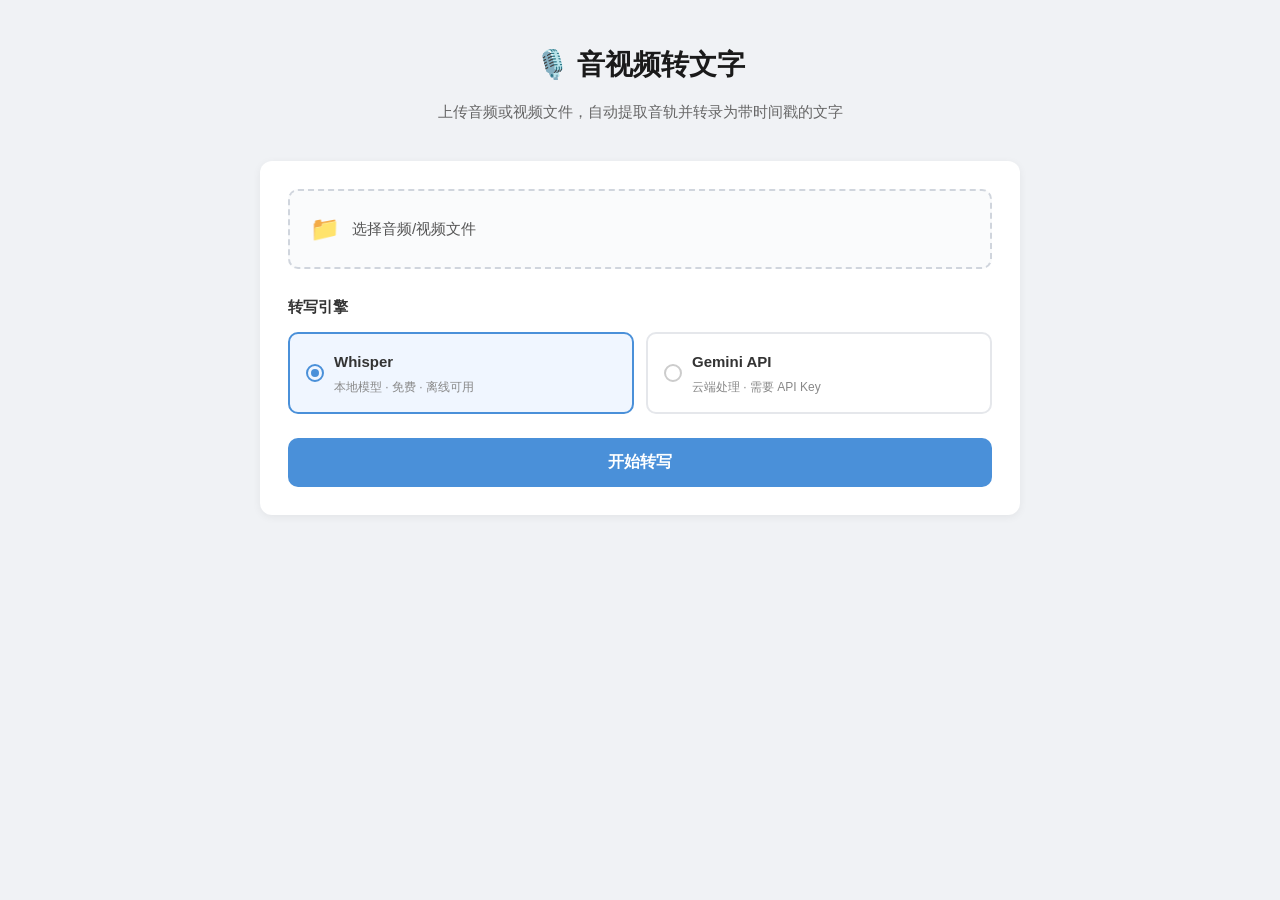
==== templates/index.html @ d17354b8 "Add audio/video transcription service with Gemini chunking. Support long-form transcription via chun" ====
<!DOCTYPE html>
<html lang="zh-CN">
<head>
    <meta charset="UTF-8">
    <meta name="viewport" content="width=device-width, initial-scale=1.0">
    <title>音视频转文字</title>
    <link rel="stylesheet" href="/static/style.css">
</head>
<body>
    <div class="container">
        <header>
            <h1>🎙️ 音视频转文字</h1>
            <p class="subtitle">上传音频或视频文件，自动提取音轨并转录为带时间戳的文字</p>
        </header>

        <form id="upload-form" enctype="multipart/form-data">
            <div class="form-group">
                <label for="audio-file" class="file-label">
                    <span class="file-icon">📁</span>
                    <span id="file-label-text">选择音频/视频文件</span>
                    <span id="file-info" class="file-info"></span>
                </label>
                <input type="file" id="audio-file" name="audio"
                       accept=".mp3,.wav,.flac,.m4a,.ogg,.webm,.mp4,.mov,.mkv,.avi,.m4v" required>
            </div>

            <div class="form-group">
                <label class="group-label">转写引擎</label>
                <div class="radio-group">
                    <label class="radio-option">
                        <input type="radio" name="engine" value="whisper" checked>
                        <span class="radio-custom"></span>
                        <span class="radio-label">
                            <strong>Whisper</strong>
                            <small>本地模型 · 免费 · 离线可用</small>
                        </span>
                    </label>
                    <label class="radio-option">
                        <input type="radio" name="engine" value="gemini">
                        <span class="radio-custom"></span>
                        <span class="radio-label">
                            <strong>Gemini API</strong>
                            <small>云端处理 · 需要 API Key</small>
                        </span>
                    </label>
                </div>
            </div>

            <button type="submit" id="submit-btn" class="btn-primary">
                开始转写
            </button>
        </form>

        <div id="progress-section" class="hidden">
            <div class="progress-bar">
                <div id="progress-fill" class="progress-fill"></div>
            </div>
            <p id="progress-text" class="progress-text">准备中...</p>
        </div>

        <div id="results-section" class="hidden">
            <div class="results-header">
                <h2>转写结果</h2>
                <div class="results-actions">
                    <button id="copy-btn" class="btn-secondary" title="复制文本">
                        📋 复制
                    </button>
                    <button id="download-btn" class="btn-secondary" title="下载为TXT">
                        💾 下载
                    </button>
                </div>
            </div>
            <div id="segments-container" class="segments-container"></div>
        </div>

        <div id="error-section" class="hidden">
            <div class="error-box">
                <span class="error-icon">⚠️</span>
                <span id="error-text"></span>
            </div>
        </div>
    </div>

    <script src="/static/app.js"></script>
</body>
</html>
---- static/style.css ----
/* === Reset & Base === */
*, *::before, *::after {
    box-sizing: border-box;
    margin: 0;
    padding: 0;
}

body {
    font-family: -apple-system, "PingFang SC", "Microsoft YaHei", "Helvetica Neue", sans-serif;
    font-size: 16px;
    line-height: 1.8;
    color: #1a1a1a;
    background: #f0f2f5;
    min-height: 100vh;
}

/* === Layout === */
.container {
    max-width: 800px;
    margin: 0 auto;
    padding: 40px 20px;
}

/* === Header === */
header {
    text-align: center;
    margin-bottom: 36px;
}

header h1 {
    font-size: 28px;
    font-weight: 700;
    color: #1a1a1a;
    margin-bottom: 8px;
}

.subtitle {
    font-size: 15px;
    color: #666;
}

/* === Form === */
form {
    background: #fff;
    border-radius: 12px;
    padding: 28px;
    box-shadow: 0 2px 8px rgba(0, 0, 0, 0.06);
    margin-bottom: 24px;
}

.form-group {
    margin-bottom: 24px;
}

.group-label {
    display: block;
    font-weight: 600;
    font-size: 15px;
    color: #333;
    margin-bottom: 12px;
}

/* File input */
input[type="file"] {
    display: none;
}

.file-label {
    display: flex;
    align-items: center;
    gap: 12px;
    padding: 16px 20px;
    border: 2px dashed #d0d5dd;
    border-radius: 10px;
    cursor: pointer;
    transition: all 0.2s ease;
    background: #fafbfc;
}

.file-label:hover {
    border-color: #4a90d9;
    background: #f0f6ff;
}

.file-label.has-file {
    border-color: #4caf50;
    border-style: solid;
    background: #f0faf0;
}

.file-icon {
    font-size: 24px;
}

#file-label-text {
    font-size: 15px;
    color: #555;
}

.file-info {
    font-size: 13px;
    color: #888;
    margin-left: auto;
}

/* Radio buttons */
.radio-group {
    display: flex;
    gap: 12px;
}

.radio-option {
    flex: 1;
    display: flex;
    align-items: center;
    gap: 10px;
    padding: 14px 16px;
    border: 2px solid #e5e7eb;
    border-radius: 10px;
    cursor: pointer;
    transition: all 0.2s ease;
}

.radio-option:hover {
    border-color: #4a90d9;
}

.radio-option:has(input:checked) {
    border-color: #4a90d9;
    background: #f0f6ff;
}

.radio-option input[type="radio"] {
    display: none;
}

.radio-custom {
    width: 18px;
    height: 18px;
    border: 2px solid #ccc;
    border-radius: 50%;
    flex-shrink: 0;
    position: relative;
    transition: all 0.2s ease;
}

.radio-option:has(input:checked) .radio-custom {
    border-color: #4a90d9;
}

.radio-option:has(input:checked) .radio-custom::after {
    content: '';
    position: absolute;
    top: 3px;
    left: 3px;
    width: 8px;
    height: 8px;
    background: #4a90d9;
    border-radius: 50%;
}

.radio-label {
    display: flex;
    flex-direction: column;
    gap: 2px;
}

.radio-label strong {
    font-size: 15px;
    color: #333;
}

.radio-label small {
    font-size: 12px;
    color: #888;
}

/* Buttons */
.btn-primary {
    display: block;
    width: 100%;
    padding: 14px;
    background: #4a90d9;
    color: #fff;
    border: none;
    border-radius: 10px;
    font-size: 16px;
    font-weight: 600;
    cursor: pointer;
    transition: all 0.2s ease;
}

.btn-primary:hover {
    background: #3a7bc8;
}

.btn-primary:disabled {
    background: #b0c4de;
    cursor: not-allowed;
}

.btn-secondary {
    padding: 8px 16px;
    background: #f5f5f5;
    color: #555;
    border: 1px solid #ddd;
    border-radius: 8px;
    font-size: 14px;
    cursor: pointer;
    transition: all 0.2s ease;
}

.btn-secondary:hover {
    background: #eee;
}

/* === Progress === */
#progress-section {
    background: #fff;
    border-radius: 12px;
    padding: 24px 28px;
    box-shadow: 0 2px 8px rgba(0, 0, 0, 0.06);
    margin-bottom: 24px;
}

.progress-bar {
    width: 100%;
    height: 20px;
    background: #e8eaed;
    border-radius: 10px;
    overflow: hidden;
}

.progress-fill {
    height: 100%;
    width: 0%;
    background: linear-gradient(90deg, #4a90d9, #67b26f);
    border-radius: 10px;
    transition: width 0.4s ease;
}

.progress-text {
    margin-top: 10px;
    font-size: 14px;
    color: #666;
    text-align: center;
}

/* === Results === */
#results-section {
    background: #fff;
    border-radius: 12px;
    padding: 24px 28px;
    box-shadow: 0 2px 8px rgba(0, 0, 0, 0.06);
    margin-bottom: 24px;
}

.results-header {
    display: flex;
    align-items: center;
    justify-content: space-between;
    margin-bottom: 20px;
    padding-bottom: 16px;
    border-bottom: 1px solid #eee;
}

.results-header h2 {
    font-size: 18px;
    font-weight: 600;
    color: #333;
}

.results-actions {
    display: flex;
    gap: 8px;
}

.segments-container {
    max-height: 500px;
    overflow-y: auto;
}

.segment {
    display: flex;
    gap: 14px;
    align-items: flex-start;
    padding: 10px 0;
    border-bottom: 1px solid #f3f3f3;
    animation: fadeIn 0.3s ease;
}

.segment:last-child {
    border-bottom: none;
}

.timestamp {
    font-family: "SF Mono", "Menlo", "Consolas", monospace;
    font-size: 13px;
    color: #4a90d9;
    background: #f0f6ff;
    padding: 3px 10px;
    border-radius: 6px;
    white-space: nowrap;
    flex-shrink: 0;
    font-weight: 500;
}

.segment-text {
    flex: 1;
    font-size: 16px;
    line-height: 1.8;
    color: #333;
}

/* === Error === */
.error-box {
    display: flex;
    align-items: center;
    gap: 10px;
    background: #fff5f5;
    border: 1px solid #ffcdd2;
    border-radius: 10px;
    padding: 16px 20px;
    color: #c62828;
    font-size: 15px;
}

.error-icon {
    font-size: 20px;
}

/* === Utilities === */
.hidden {
    display: none !important;
}

/* === Animations === */
@keyframes fadeIn {
    from { opacity: 0; transform: translateY(4px); }
    to   { opacity: 1; transform: translateY(0); }
}

/* === Toast (copy feedback) === */
.toast {
    position: fixed;
    bottom: 24px;
    left: 50%;
    transform: translateX(-50%);
    background: #333;
    color: #fff;
    padding: 10px 24px;
    border-radius: 8px;
    font-size: 14px;
    z-index: 1000;
    animation: toastIn 0.3s ease, toastOut 0.3s ease 1.5s forwards;
}

@keyframes toastIn {
    from { opacity: 0; transform: translateX(-50%) translateY(10px); }
    to   { opacity: 1; transform: translateX(-50%) translateY(0); }
}

@keyframes toastOut {
    from { opacity: 1; }
    to   { opacity: 0; }
}

/* === Responsive === */
@media (max-width: 600px) {
    .container { padding: 20px 12px; }
    header h1 { font-size: 22px; }
    form { padding: 20px; }

    .radio-group {
        flex-direction: column;
    }

    .results-header {
        flex-direction: column;
        align-items: flex-start;
        gap: 12px;
    }
}
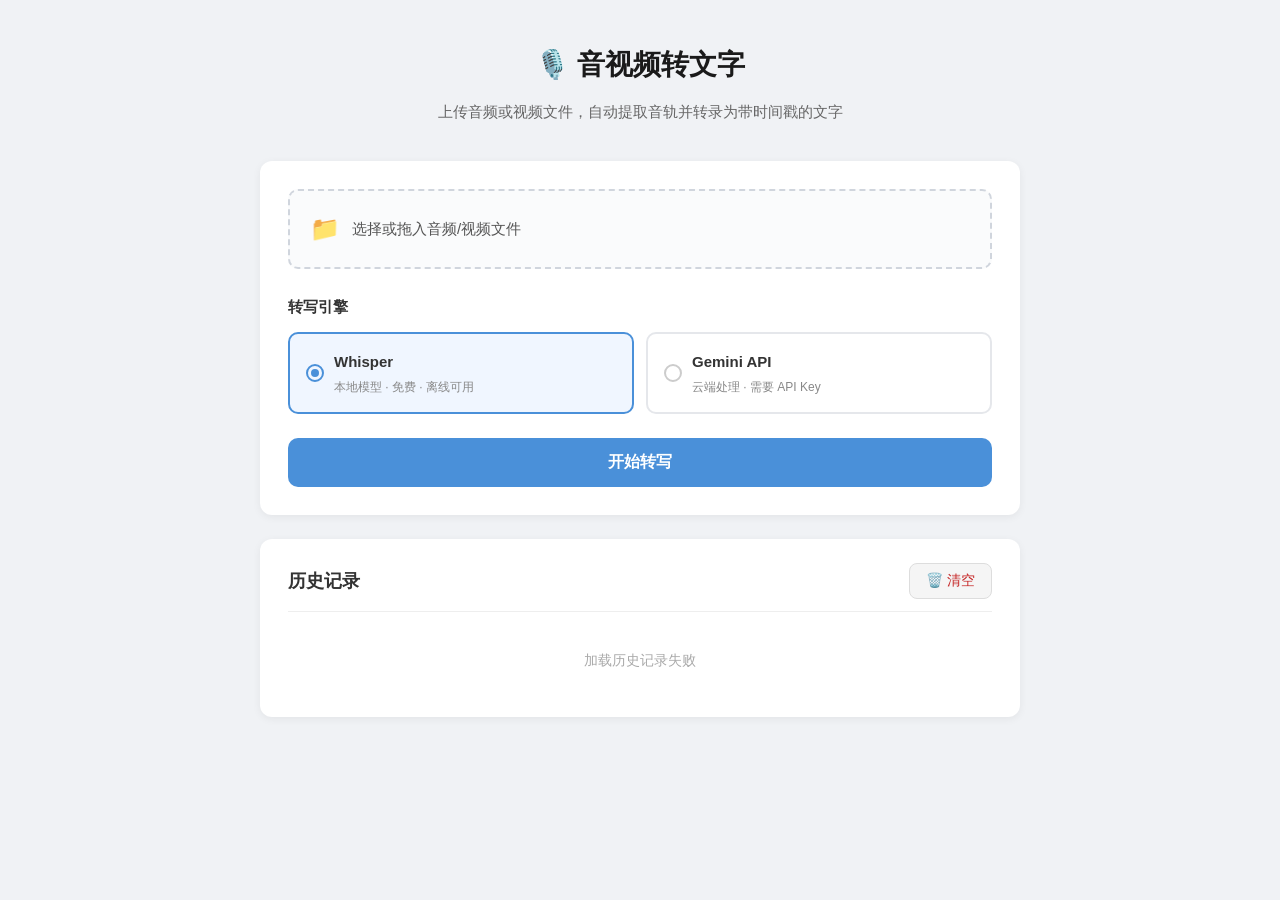
==== commit 4553ae25: "Add persistent history with audio playback, drag-drop, SRT export - Server-side results storage (aud" ====
--- a/templates/index.html
+++ b/templates/index.html
@@ -8,77 +8,157 @@
 </head>
 <body>
     <div class="container">
-        <header>
-            <h1>🎙️ 音视频转文字</h1>
-            <p class="subtitle">上传音频或视频文件，自动提取音轨并转录为带时间戳的文字</p>
-        </header>
 
-        <form id="upload-form" enctype="multipart/form-data">
-            <div class="form-group">
-                <label for="audio-file" class="file-label">
-                    <span class="file-icon">📁</span>
-                    <span id="file-label-text">选择音频/视频文件</span>
-                    <span id="file-info" class="file-info"></span>
-                </label>
-                <input type="file" id="audio-file" name="audio"
-                       accept=".mp3,.wav,.flac,.m4a,.ogg,.webm,.mp4,.mov,.mkv,.avi,.m4v" required>
+        <!-- ===== Main View ===== -->
+        <div id="main-view">
+            <header>
+                <h1>🎙️ 音视频转文字</h1>
+                <p class="subtitle">上传音频或视频文件，自动提取音轨并转录为带时间戳的文字</p>
+            </header>
+
+            <form id="upload-form" enctype="multipart/form-data">
+                <div class="form-group">
+                    <div id="drop-zone" class="drop-zone">
+                        <label for="audio-file" class="file-label">
+                            <span class="file-icon">📁</span>
+                            <span id="file-label-text">选择或拖入音频/视频文件</span>
+                            <span id="file-info" class="file-info"></span>
+                        </label>
+                    </div>
+                    <input type="file" id="audio-file" name="audio"
+                           accept=".mp3,.wav,.flac,.m4a,.ogg,.webm,.mp4,.mov,.mkv,.avi,.m4v" required>
+                </div>
+
+                <div class="form-group">
+                    <label class="group-label">转写引擎</label>
+                    <div class="radio-group">
+                        <label class="radio-option">
+                            <input type="radio" name="engine" value="whisper" checked>
+                            <span class="radio-custom"></span>
+                            <span class="radio-label">
+                                <strong>Whisper</strong>
+                                <small>本地模型 · 免费 · 离线可用</small>
+                            </span>
+                        </label>
+                        <label class="radio-option">
+                            <input type="radio" name="engine" value="gemini">
+                            <span class="radio-custom"></span>
+                            <span class="radio-label">
+                                <strong>Gemini API</strong>
+                                <small>云端处理 · 需要 API Key</small>
+                            </span>
+                        </label>
+                    </div>
+                </div>
+
+                <button type="submit" id="submit-btn" class="btn-primary">
+                    开始转写
+                </button>
+            </form>
+
+            <div id="progress-section" class="hidden">
+                <div class="progress-bar">
+                    <div id="progress-fill" class="progress-fill"></div>
+                </div>
+                <p id="progress-text" class="progress-text">准备中...</p>
             </div>
 
-            <div class="form-group">
-                <label class="group-label">转写引擎</label>
-                <div class="radio-group">
-                    <label class="radio-option">
-                        <input type="radio" name="engine" value="whisper" checked>
-                        <span class="radio-custom"></span>
-                        <span class="radio-label">
-                            <strong>Whisper</strong>
-                            <small>本地模型 · 免费 · 离线可用</small>
-                        </span>
-                    </label>
-                    <label class="radio-option">
-                        <input type="radio" name="engine" value="gemini">
-                        <span class="radio-custom"></span>
-                        <span class="radio-label">
-                            <strong>Gemini API</strong>
-                            <small>云端处理 · 需要 API Key</small>
-                        </span>
-                    </label>
+            <div id="player-section" class="hidden">
+                <div class="player-card">
+                    <audio id="audio-player" controls></audio>
                 </div>
             </div>
 
-            <button type="submit" id="submit-btn" class="btn-primary">
-                开始转写
-            </button>
-        </form>
+            <div id="summary-section" class="hidden">
+                <div class="summary-card">
+                    <h2>内容总结</h2>
+                    <div id="summary-overview" class="summary-overview"></div>
+                    <div id="summary-sections" class="summary-sections"></div>
+                </div>
+            </div>
 
-        <div id="progress-section" class="hidden">
-            <div class="progress-bar">
-                <div id="progress-fill" class="progress-fill"></div>
+            <div id="results-section" class="hidden">
+                <div class="results-header">
+                    <h2>转写结果</h2>
+                    <div class="results-actions">
+                        <button id="copy-btn" class="btn-secondary" title="复制文本">
+                            📋 复制
+                        </button>
+                        <button id="download-btn" class="btn-secondary" title="下载为TXT">
+                            💾 TXT
+                        </button>
+                        <button id="srt-btn" class="btn-secondary" title="下载字幕文件">
+                            🎬 SRT
+                        </button>
+                    </div>
+                </div>
+                <div id="segments-container" class="segments-container"></div>
             </div>
-            <p id="progress-text" class="progress-text">准备中...</p>
+
+            <div id="error-section" class="hidden">
+                <div class="error-box">
+                    <span class="error-icon">⚠️</span>
+                    <span id="error-text"></span>
+                </div>
+            </div>
+
+            <div id="history-section">
+                <div class="history-card">
+                    <div class="history-header">
+                        <h2>历史记录</h2>
+                        <button id="clear-history-btn" class="btn-secondary btn-danger" title="清空历史">
+                            🗑️ 清空
+                        </button>
+                    </div>
+                    <div id="history-list" class="history-list">
+                        <p class="history-empty">暂无历史记录</p>
+                    </div>
+                </div>
+            </div>
         </div>
 
-        <div id="results-section" class="hidden">
-            <div class="results-header">
-                <h2>转写结果</h2>
-                <div class="results-actions">
-                    <button id="copy-btn" class="btn-secondary" title="复制文本">
-                        📋 复制
-                    </button>
-                    <button id="download-btn" class="btn-secondary" title="下载为TXT">
-                        💾 下载
-                    </button>
+        <!-- ===== History Detail View ===== -->
+        <div id="detail-view" class="hidden">
+            <div class="detail-top-bar">
+                <button id="detail-back-btn" class="btn-secondary">← 返回</button>
+                <span id="detail-title" class="detail-title"></span>
+            </div>
+
+            <div id="detail-meta" class="detail-meta"></div>
+
+            <div id="detail-player-section" class="hidden">
+                <div class="player-card">
+                    <audio id="detail-audio-player" controls></audio>
                 </div>
             </div>
-            <div id="segments-container" class="segments-container"></div>
+
+            <div id="detail-summary-section" class="hidden">
+                <div class="summary-card">
+                    <h2>内容总结</h2>
+                    <div id="detail-summary-overview" class="summary-overview"></div>
+                    <div id="detail-summary-sections" class="summary-sections"></div>
+                </div>
+            </div>
+
+            <div id="detail-results-section">
+                <div class="results-header">
+                    <h2>转写结果</h2>
+                    <div class="results-actions">
+                        <button id="detail-copy-btn" class="btn-secondary" title="复制文本">
+                            📋 复制
+                        </button>
+                        <button id="detail-download-btn" class="btn-secondary" title="下载为TXT">
+                            💾 TXT
+                        </button>
+                        <button id="detail-srt-btn" class="btn-secondary" title="下载字幕文件">
+                            🎬 SRT
+                        </button>
+                    </div>
+                </div>
+                <div id="detail-segments-container" class="segments-container"></div>
+            </div>
         </div>
 
-        <div id="error-section" class="hidden">
-            <div class="error-box">
-                <span class="error-icon">⚠️</span>
-                <span id="error-text"></span>
-            </div>
-        </div>
     </div>
 
     <script src="/static/app.js"></script>
--- a/static/style.css
+++ b/static/style.css
@@ -60,9 +60,20 @@
     margin-bottom: 12px;
 }
 
-/* File input */
+/* File input & Drag-drop */
 input[type="file"] {
     display: none;
+}
+
+.drop-zone {
+    border-radius: 10px;
+    transition: all 0.2s ease;
+}
+
+.drop-zone.drag-over .file-label {
+    border-color: #4a90d9;
+    background: #e8f0fe;
+    box-shadow: 0 0 0 3px rgba(74, 144, 217, 0.15);
 }
 
 .file-label {
@@ -214,6 +225,19 @@
     background: #eee;
 }
 
+.btn-small {
+    padding: 5px 12px;
+    font-size: 13px;
+}
+
+.btn-danger {
+    color: #c62828;
+}
+
+.btn-danger:hover {
+    background: #fff0f0;
+}
+
 /* === Progress === */
 #progress-section {
     background: #fff;
@@ -246,6 +270,95 @@
     text-align: center;
 }
 
+/* === Audio Player === */
+.player-card {
+    background: #fff;
+    border-radius: 12px;
+    padding: 16px 20px;
+    box-shadow: 0 2px 8px rgba(0, 0, 0, 0.06);
+    margin-bottom: 24px;
+}
+
+.player-card audio {
+    width: 100%;
+    border-radius: 8px;
+}
+
+/* === Summary === */
+#summary-section {
+    margin-bottom: 24px;
+}
+
+.summary-card {
+    background: #fff;
+    border-radius: 12px;
+    padding: 24px 28px;
+    box-shadow: 0 2px 8px rgba(0, 0, 0, 0.06);
+    border-left: 4px solid #4a90d9;
+}
+
+.summary-card h2 {
+    font-size: 18px;
+    font-weight: 600;
+    color: #333;
+    margin-bottom: 16px;
+    padding-bottom: 12px;
+    border-bottom: 1px solid #eee;
+}
+
+.summary-overview {
+    font-size: 15px;
+    line-height: 1.8;
+    color: #444;
+    margin-bottom: 20px;
+    padding: 14px 16px;
+    background: #f8f9ff;
+    border-radius: 8px;
+}
+
+.summary-sections {
+    display: flex;
+    flex-direction: column;
+    gap: 12px;
+}
+
+.summary-section-item {
+    padding: 14px 16px;
+    background: #fafbfc;
+    border-radius: 8px;
+    border: 1px solid #eef0f3;
+    animation: fadeIn 0.3s ease;
+}
+
+.summary-section-header {
+    display: flex;
+    align-items: center;
+    justify-content: space-between;
+    margin-bottom: 6px;
+}
+
+.summary-section-title {
+    font-size: 15px;
+    font-weight: 600;
+    color: #333;
+}
+
+.summary-section-time {
+    font-family: "SF Mono", "Menlo", "Consolas", monospace;
+    font-size: 12px;
+    color: #4a90d9;
+    background: #f0f6ff;
+    padding: 2px 8px;
+    border-radius: 4px;
+    white-space: nowrap;
+}
+
+.summary-section-desc {
+    font-size: 14px;
+    line-height: 1.7;
+    color: #555;
+}
+
 /* === Results === */
 #results-section {
     background: #fff;
@@ -291,6 +404,24 @@
 
 .segment:last-child {
     border-bottom: none;
+}
+
+.segment.active {
+    background: #f0f6ff;
+    border-radius: 8px;
+    padding: 10px 12px;
+    border-left: 3px solid #4a90d9;
+    margin-left: -12px;
+    padding-left: 12px;
+}
+
+.segment.active .segment-text {
+    color: #1a5fa8;
+}
+
+.segment.active .timestamp {
+    background: #4a90d9;
+    color: #fff;
 }
 
 .timestamp {
@@ -305,11 +436,131 @@
     font-weight: 500;
 }
 
+.timestamp.clickable {
+    cursor: pointer;
+    transition: all 0.15s ease;
+}
+
+.timestamp.clickable:hover {
+    background: #4a90d9;
+    color: #fff;
+}
+
 .segment-text {
     flex: 1;
     font-size: 16px;
     line-height: 1.8;
     color: #333;
+}
+
+/* === History === */
+.history-card {
+    background: #fff;
+    border-radius: 12px;
+    padding: 24px 28px;
+    box-shadow: 0 2px 8px rgba(0, 0, 0, 0.06);
+}
+
+.history-header {
+    display: flex;
+    align-items: center;
+    justify-content: space-between;
+    margin-bottom: 16px;
+    padding-bottom: 12px;
+    border-bottom: 1px solid #eee;
+}
+
+.history-header h2 {
+    font-size: 18px;
+    font-weight: 600;
+    color: #333;
+}
+
+.history-list {
+    display: flex;
+    flex-direction: column;
+    gap: 8px;
+    max-height: 400px;
+    overflow-y: auto;
+}
+
+.history-empty {
+    text-align: center;
+    color: #aaa;
+    font-size: 14px;
+    padding: 20px 0;
+}
+
+.history-item {
+    display: flex;
+    align-items: center;
+    justify-content: space-between;
+    padding: 12px 14px;
+    background: #fafbfc;
+    border-radius: 8px;
+    border: 1px solid #eef0f3;
+    transition: background 0.15s ease;
+}
+
+.history-item:hover {
+    background: #f0f6ff;
+}
+
+.history-item-info {
+    display: flex;
+    flex-direction: column;
+    gap: 2px;
+    min-width: 0;
+    flex: 1;
+}
+
+.history-item-name {
+    font-size: 14px;
+    font-weight: 500;
+    color: #333;
+    white-space: nowrap;
+    overflow: hidden;
+    text-overflow: ellipsis;
+}
+
+.history-item-meta {
+    font-size: 12px;
+    color: #999;
+}
+
+.history-item-actions {
+    display: flex;
+    gap: 6px;
+    flex-shrink: 0;
+    margin-left: 12px;
+}
+
+/* === Detail View === */
+.detail-top-bar {
+    display: flex;
+    align-items: center;
+    gap: 16px;
+    margin-bottom: 20px;
+    padding: 16px 20px;
+    background: #fff;
+    border-radius: 12px;
+    box-shadow: 0 2px 8px rgba(0, 0, 0, 0.06);
+}
+
+.detail-title {
+    font-size: 16px;
+    font-weight: 600;
+    color: #333;
+    white-space: nowrap;
+    overflow: hidden;
+    text-overflow: ellipsis;
+}
+
+.detail-meta {
+    font-size: 13px;
+    color: #888;
+    margin-bottom: 16px;
+    padding: 0 4px;
 }
 
 /* === Error === */
@@ -340,7 +591,7 @@
     to   { opacity: 1; transform: translateY(0); }
 }
 
-/* === Toast (copy feedback) === */
+/* === Toast === */
 .toast {
     position: fixed;
     bottom: 24px;
@@ -380,4 +631,14 @@
         align-items: flex-start;
         gap: 12px;
     }
-}
+
+    .history-item {
+        flex-direction: column;
+        align-items: flex-start;
+        gap: 8px;
+    }
+
+    .history-item-actions {
+        margin-left: 0;
+    }
+}
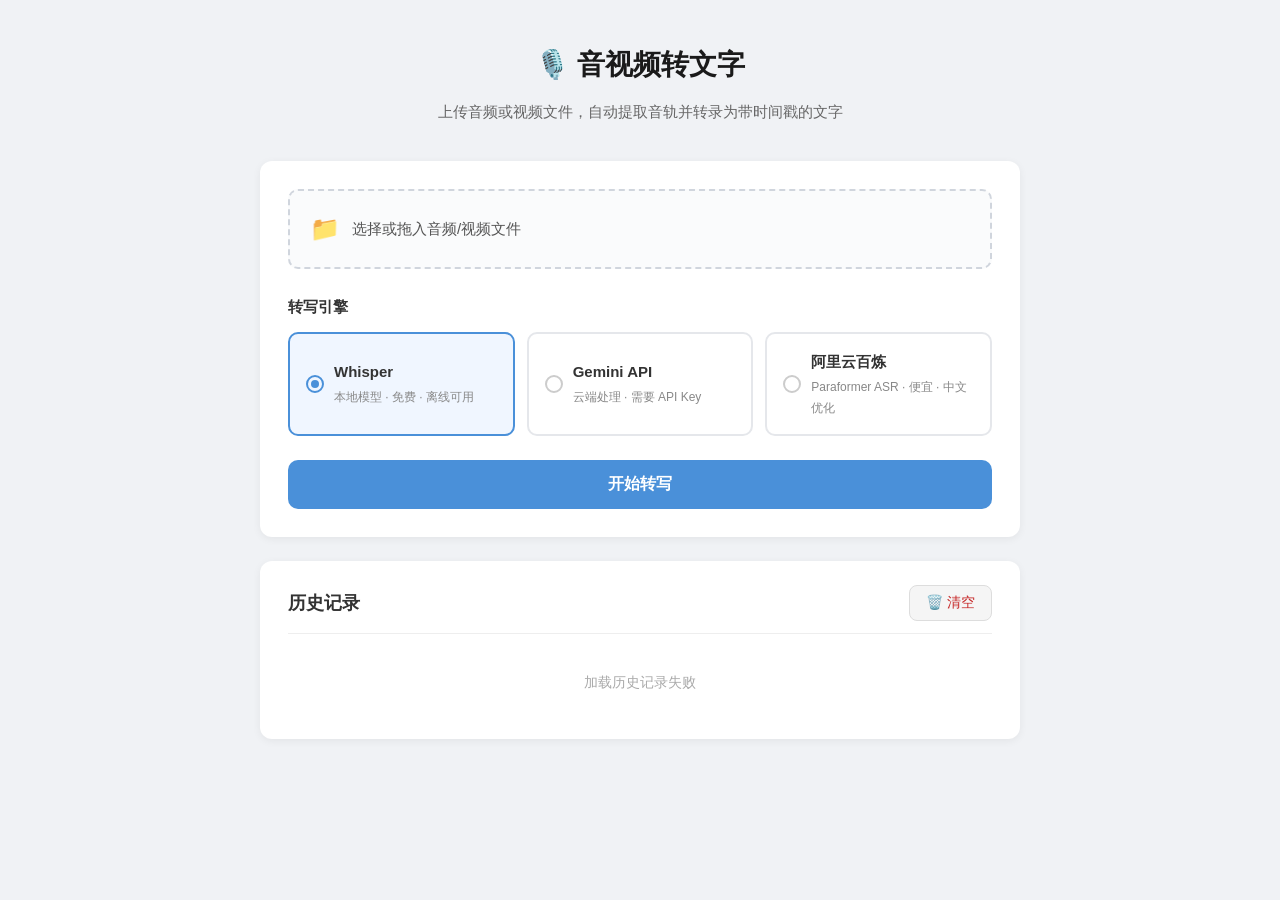
==== commit 4c2dfabe: "Add DashScope (阿里云百炼) as third transcription engine - Paraformer-v2 ASR via REST API with OSS file u" ====
--- a/templates/index.html
+++ b/templates/index.html
@@ -40,14 +40,22 @@
                                 <small>本地模型 · 免费 · 离线可用</small>
                             </span>
                         </label>
-                        <label class="radio-option">
-                            <input type="radio" name="engine" value="gemini">
-                            <span class="radio-custom"></span>
-                            <span class="radio-label">
-                                <strong>Gemini API</strong>
-                                <small>云端处理 · 需要 API Key</small>
-                            </span>
-                        </label>
+                    <label class="radio-option">
+                        <input type="radio" name="engine" value="gemini">
+                        <span class="radio-custom"></span>
+                        <span class="radio-label">
+                            <strong>Gemini API</strong>
+                            <small>云端处理 · 需要 API Key</small>
+                        </span>
+                    </label>
+                    <label class="radio-option">
+                        <input type="radio" name="engine" value="dashscope">
+                        <span class="radio-custom"></span>
+                        <span class="radio-label">
+                            <strong>阿里云百炼</strong>
+                            <small>Paraformer ASR · 便宜 · 中文优化</small>
+                        </span>
+                    </label>
                     </div>
                 </div>
 
--- a/static/style.css
+++ b/static/style.css
@@ -117,6 +117,7 @@
 /* Radio buttons */
 .radio-group {
     display: flex;
+    flex-wrap: wrap;
     gap: 12px;
 }
 
